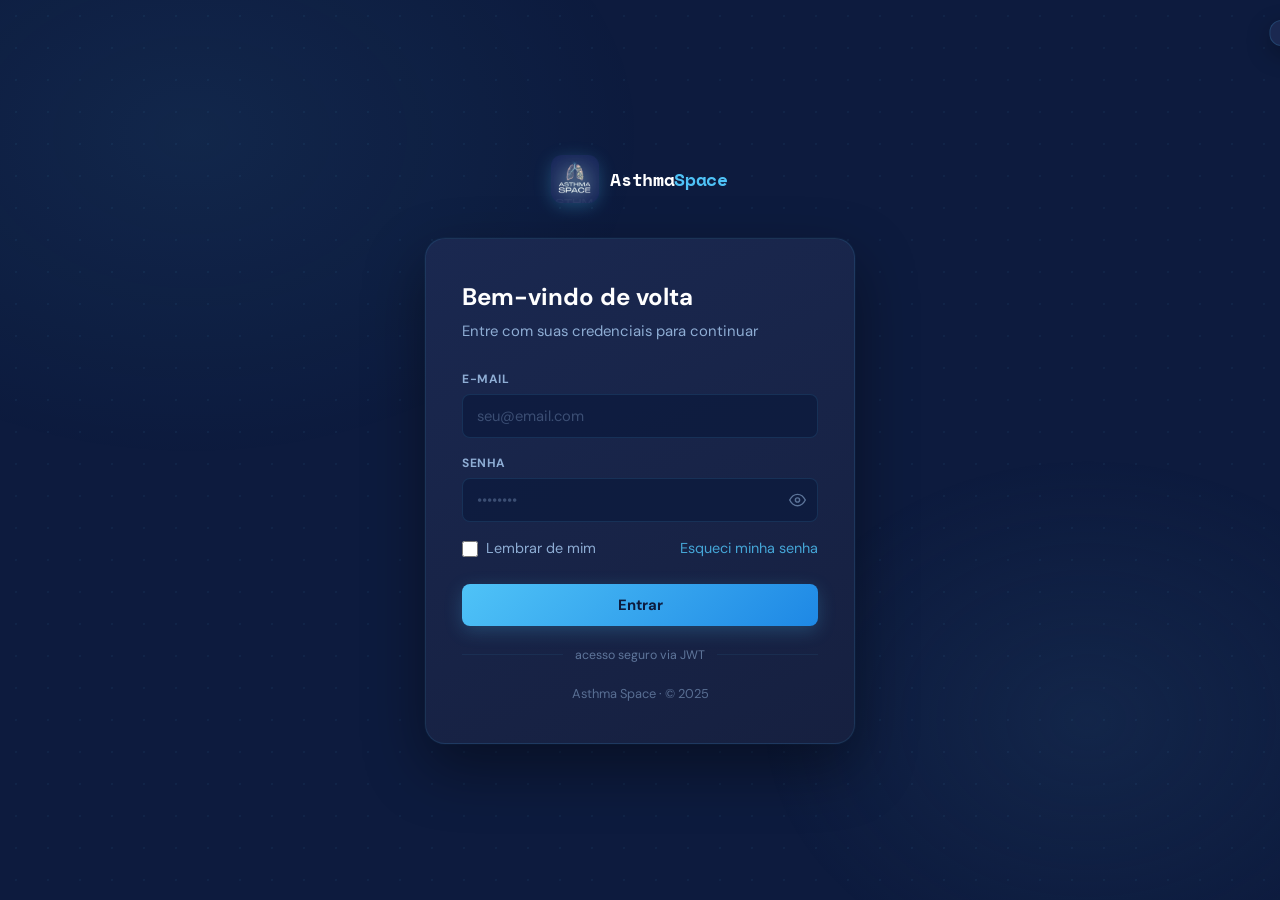
==== index.html @ cd40885f "initialize project" ====
<!DOCTYPE html>
<html lang="pt-BR">
<head>
  <meta charset="UTF-8"/>
  <meta name="viewport" content="width=device-width, initial-scale=1.0"/>
  <title>Asthma Space — Login</title>
  <link rel="stylesheet" href="./css/style_global.css"/>
  <link rel="stylesheet" href="./css/style_login.css"/>
</head>
<body class="bg-dots bg-glow">

  <div class="page">

    <!-- Brand -->
    <a class="brand" href="#">
      <div class="brand-icon">
          <img src="./assets/./ic_launcher_playstore_512px.png" alt="Asthma Space" width="48" height="48">
    </div>
      <span class="brand-name">Asthma<span>Space</span></span>
    </a>

    <!-- Card -->
    <div class="login-card">

      <div class="card-head">
        <h1>Bem-vindo de volta</h1>
        <p>Entre com suas credenciais para continuar</p>
      </div>

      <!-- E-mail -->
      <div class="field">
        <label class="lbl" for="email">E-mail</label>
        <input type="email" id="email" placeholder="seu@email.com" autocomplete="email"/>
        <div class="field-err" id="emailErr">Informe um e-mail válido.</div>
      </div>

      <!-- Senha -->
      <div class="field">
        <label class="lbl" for="senha">Senha</label>
        <div class="input-wrap">
          <input type="password" id="senha" placeholder="••••••••" autocomplete="current-password"/>
          <button class="input-icon" id="toggleSenha" type="button" aria-label="Mostrar senha">
            <svg id="eyeIcon" viewBox="0 0 24 24">
              <path d="M1 12s4-8 11-8 11 8 11 8-4 8-11 8-11-8-11-8z"/>
              <circle cx="12" cy="12" r="3"/>
            </svg>
          </button>
        </div>
        <div class="field-err" id="senhaErr">Informe sua senha.</div>
      </div>

      <!-- Lembrar + Esqueci -->
      <div class="row-mid">
        <label class="check-wrap">
          <input type="checkbox" id="lembrar"/>
          <span>Lembrar de mim</span>
        </label>
        <a href="#" class="link-forgot" id="openForgot">Esqueci minha senha</a>
      </div>

      <!-- Botão entrar -->
      <button class="btn btn-primary btn-full" id="btnLogin" type="button">
        <span class="btn-label">Entrar</span>
        <span class="spinner"></span>
      </button>

      <div class="divider"><span>acesso seguro via JWT</span></div>
      <p class="footer-note">Asthma Space · © 2025</p>

    </div>
  </div>

  <!-- Modal: Esqueci minha senha -->
  <div class="modal-overlay" id="modalForgot">
    <div class="modal-box">
      <h3>Redefinir senha</h3>
      <p>Informe o e-mail da sua conta e enviaremos as instruções de recuperação.</p>
      <div class="field">
        <label class="lbl" for="emailReset">E-mail cadastrado</label>
        <input type="email" id="emailReset" placeholder="seu@email.com"/>
      </div>
      <div class="modal-actions">
        <button class="btn btn-ghost" id="closeForgot">Cancelar</button>
        <button class="btn btn-primary" id="btnReset" type="button">
          <span class="btn-label">Enviar</span>
          <span class="spinner"></span>
        </button>
      </div>
    </div>
  </div>

  <!-- Toast -->
  <div class="toast" id="toast">
    <span class="toast-icon" id="toastIcon"></span>
    <span id="toastMsg"></span>
  </div>

  <script type="module" src="./js/js_login.js"></script>
</body>
</html>
---- css/style_global.css ----
/* ============================================================
   global.css — Asthma Space · Design System
   ============================================================ */

@import url('https://fonts.googleapis.com/css2?family=DM+Sans:ital,opsz,wght@0,9..40,400;0,9..40,500;0,9..40,600;0,9..40,700;1,9..40,400&family=Space+Mono:wght@400;700&display=swap');

/* ── TOKENS ── */
:root {
  --bg:        #0D1B3E;
  --card:      #162040;
  --card-alt:  #1a2850;
  --primary:   #4FC3F7;
  --primary-dk:#1E88E5;
  --muted:     #8EADD4;
  --accent:    #1E3A5F;
  --error:     #FF6B6B;
  --success:   #56CFB2;
  --warn:      #FFB347;

  --font-body:    'DM Sans', sans-serif;
  --font-mono:    'Space Mono', monospace;

  --radius-sm:  8px;
  --radius-md:  12px;
  --radius-lg:  16px;
  --radius-xl:  20px;

  --shadow-sm:  0 4px 12px rgba(0,0,0,0.2);
  --shadow-md:  0 8px 24px rgba(0,0,0,0.3);
  --shadow-lg:  0 24px 60px rgba(0,0,0,0.4);
  --glow:       0 0 0 3px rgba(79,195,247,0.1);
}

/* ── RESET ── */
*, *::before, *::after { box-sizing: border-box; margin: 0; padding: 0; }
html, body { height: 100%; }
body {
  background: var(--bg);
  color: #fff;
  font-family: var(--font-body);
  -webkit-font-smoothing: antialiased;
  -moz-osx-font-smoothing: grayscale;
  line-height: 1.5;
  font-size: 16px;
}

/* ── BG TEXTURE ── */
.bg-dots::after {
  content: '';
  position: fixed; inset: 0;
  background-image: radial-gradient(circle, rgba(79,195,247,0.055) 1px, transparent 1px);
  background-size: 32px 32px;
  pointer-events: none;
  z-index: 0;
}
.bg-glow::before {
  content: '';
  position: fixed; inset: 0;
  background:
    radial-gradient(ellipse 700px 500px at 15% 15%, rgba(79,195,247,0.07) 0%, transparent 65%),
    radial-gradient(ellipse 500px 400px at 85% 80%, rgba(30,58,95,0.35) 0%, transparent 65%);
  pointer-events: none;
  z-index: 0;
}

/* ── TYPOGRAPHY ── */
h1 { font-size: 1.5rem; font-weight: 700; color: #fff; }
h2 { font-size: 1.25rem; font-weight: 700; color: #fff; }
h3 { font-size: 1.05rem; font-weight: 600; color: #fff; }
p  { color: var(--muted); }

.mono { font-family: var(--font-mono); }

/* ── FORM ELEMENTS ── */
label.lbl {
  display: block;
  font-size: 0.75rem;
  font-weight: 700;
  color: var(--muted);
  text-transform: uppercase;
  letter-spacing: 0.05em;
  margin-bottom: 6px;
}

input[type=text],
input[type=email],
input[type=password],
input[type=date],
input[type=tel],
select,
textarea {
  width: 100%;
  background: rgba(13,27,62,0.8);
  border: 1px solid rgba(79,195,247,0.13);
  border-radius: var(--radius-sm);
  padding: 11px 14px;
  color: #fff;
  font-size: 0.92rem;
  font-family: var(--font-body);
  outline: none;
  transition: border-color .2s, box-shadow .2s;
  -webkit-appearance: none;  
  appearance: none;          
}
input:focus, select:focus, textarea:focus {
  border-color: rgba(79,195,247,0.48);
  box-shadow: var(--glow);
}
input::placeholder,
textarea::placeholder { color: rgba(142,173,212,0.35); }
select option { background: #162040; }
textarea { resize: vertical; min-height: 80px; line-height: 1.5; }

input.err { border-color: rgba(255,107,107,0.5); }

.field { margin-bottom: 16px; }
.field-err {
  font-size: 0.78rem;
  color: var(--error);
  margin-top: 4px;
  display: none;
}
.field-err.show { display: block; }

/* icon input wrapper */
.input-wrap { position: relative; }
.input-wrap input { padding-right: 42px; }
.input-icon {
  position: absolute; right: 12px; top: 50%; transform: translateY(-50%);
  background: none; border: none; cursor: pointer;
  color: var(--muted); opacity: .6;
  display: flex; align-items: center;
  transition: opacity .2s;
}
.input-icon:hover { opacity: 1; }
.input-icon svg { width: 17px; height: 17px; stroke: currentColor; stroke-width: 2; fill: none; }

/* ── BUTTONS ── */
.btn {
  display: inline-flex; align-items: center; justify-content: center; gap: 7px;
  border-radius: var(--radius-sm);
  padding: 11px 20px;
  font-size: 0.93rem; font-weight: 700;
  font-family: var(--font-body);
  cursor: pointer; border: none;
  transition: opacity .15s, transform .12s, box-shadow .15s;
  text-decoration: none;
}
.btn:hover  { transform: translateY(-1px); }
.btn:active { transform: translateY(0); }
.btn:disabled { opacity: .55; cursor: not-allowed; transform: none !important; }

.btn-primary {
  background: linear-gradient(135deg, var(--primary), var(--primary-dk));
  color: #0D1B3E;
  box-shadow: 0 5px 18px rgba(79,195,247,0.22);
}
.btn-primary:hover { box-shadow: 0 7px 24px rgba(79,195,247,0.35); }

.btn-ghost {
  background: transparent;
  border: 1px solid rgba(79,195,247,0.18);
  color: var(--muted);
}
.btn-ghost:hover { border-color: rgba(79,195,247,0.4); color: #fff; }

.btn-danger {
  background: rgba(255,107,107,0.1);
  border: 1px solid rgba(255,107,107,0.25);
  color: var(--error);
}
.btn-danger:hover { background: rgba(255,107,107,0.18); border-color: rgba(255,107,107,0.45); }

.btn-success-outline {
  background: rgba(86,207,178,0.08);
  border: 1px solid rgba(86,207,178,0.25);
  color: var(--success);
}
.btn-success-outline:hover { background: rgba(86,207,178,0.15); }

.btn-full { width: 100%; }

/* spinner inside btn */
.btn .spinner {
  display: none;
  width: 17px; height: 17px;
  border: 2px solid rgba(13,27,62,0.3);
  border-top-color: #0D1B3E;
  border-radius: 50%;
  animation: spin .7s linear infinite;
}
.btn.loading .btn-label { display: none; }
.btn.loading .spinner   { display: block; }

/* ── TOGGLE SWITCH ── */
.toggle-row {
  display: flex; align-items: center; justify-content: space-between;
  padding: 10px 0;
}
.toggle-row span { font-size: 0.9rem; color: var(--muted); }
.toggle-switch {
  width: 42px; height: 24px;
  background: rgba(142,173,212,0.18);
  border-radius: 999px; cursor: pointer;
  border: none; position: relative;
  transition: background .2s;
  flex-shrink: 0;
}
.toggle-switch::after {
  content: '';
  position: absolute; top: 3px; left: 3px;
  width: 18px; height: 18px;
  border-radius: 50%; background: #fff;
  transition: transform .2s;
}
.toggle-switch.on { background: var(--success); }
.toggle-switch.on::after { transform: translateX(18px); }

/* ── BADGES ── */
.badge {
  padding: 3px 10px; border-radius: 999px;
  font-size: 0.73rem; font-weight: 700;
  font-family: var(--font-mono);
  white-space: nowrap;
}
.badge-admin  { background: rgba(79,195,247,0.14);  color: var(--primary); border: 1px solid rgba(79,195,247,0.25); }
.badge-user   { background: rgba(142,173,212,0.1);  color: var(--muted);   border: 1px solid rgba(142,173,212,0.2); }
.badge-medico { background: rgba(86,207,178,0.12);  color: var(--success); border: 1px solid rgba(86,207,178,0.25); }

/* ── STATUS DOT ── */
.dot {
  width: 8px; height: 8px; border-radius: 50%; flex-shrink: 0;
}
.dot-on  { background: var(--success); box-shadow: 0 0 6px rgba(86,207,178,0.5); }
.dot-off { background: rgba(142,173,212,0.25); }

/* ── TOAST ── */
.toast {
  position: fixed; top: 20px; right: 20px;
  background: var(--card-alt);
  border: 1px solid rgba(79,195,247,0.18);
  border-radius: var(--radius-md);
  padding: 12px 18px;
  font-size: 0.88rem; color: #fff;
  display: flex; align-items: center; gap: 9px;
  box-shadow: var(--shadow-md);
  transform: translateX(120%);
  transition: transform .35s cubic-bezier(.34,1.56,.64,1);
  z-index: 200; max-width: 320px;
}
.toast.show  { transform: translateX(0); }
.toast.t-ok  { border-color: rgba(86,207,178,0.35); }
.toast.t-err { border-color: rgba(255,107,107,0.35); }
.toast-icon  { font-size: 1rem; }

/* ── MODAL ── */
.modal-overlay {
  position: fixed; inset: 0;
  background: rgba(13,27,62,0.78);
  backdrop-filter: blur(5px);
  z-index: 100;
  display: flex; align-items: center; justify-content: center;
  padding: 20px;
  opacity: 0; pointer-events: none;
  transition: opacity .2s;
}
.modal-overlay.open { opacity: 1; pointer-events: all; }

.modal-box {
  background: linear-gradient(155deg, var(--card-alt), var(--card));
  border: 1px solid rgba(79,195,247,0.14);
  border-radius: var(--radius-lg);
  padding: 30px;
  width: 100%; max-width: 380px;
  box-shadow: var(--shadow-lg);
  transform: scale(.95);
  transition: transform .22s;
}
.modal-overlay.open .modal-box { transform: scale(1); }
.modal-box h3  { margin-bottom: 8px; }
.modal-box p   { font-size: 0.9rem; line-height: 1.55; margin-bottom: 22px; }
.modal-actions { display: flex; gap: 10px; }
.modal-actions .btn { flex: 1; }

/* ── DIVIDER ── */
.divider {
  display: flex; align-items: center; gap: 12px;
  margin: 20px 0;
}
.divider::before, .divider::after {
  content: ''; flex: 1; height: 1px;
  background: rgba(79,195,247,0.07);
}
.divider span { font-size: 0.77rem; color: var(--muted); opacity: .6; white-space: nowrap; }

/* ── SECTION TITLE ── */
.section-title {
  font-size: 0.72rem; font-weight: 700;
  color: var(--muted); text-transform: uppercase; letter-spacing: .06em;
  padding-bottom: 8px;
  border-bottom: 1px solid rgba(79,195,247,0.07);
  margin-bottom: 14px;
}

/* ── ANIMATIONS ── */
@keyframes spin     { to { transform: rotate(360deg); } }
@keyframes fadeUp   { from { opacity:0; transform:translateY(16px); } to { opacity:1; transform:translateY(0); } }
@keyframes fadeDown { from { opacity:0; transform:translateY(-12px); } to { opacity:1; transform:translateY(0); } }
@keyframes fadeIn   { from { opacity:0; } to { opacity:1; } }
---- css/style_login.css ----
/* ============================================================
   login.css — Asthma Space · Tela de Login
   ============================================================ */

.page {
  min-height: 100vh;
  display: flex;
  flex-direction: column;
  align-items: center;
  justify-content: center;
  padding: 28px 20px;
  position: relative;
  z-index: 1;
}

/* ── BRAND ── */
.brand {
  display: flex;
  align-items: center;
  gap: 12px;
  margin-bottom: 36px;
  animation: fadeDown .5s ease both;
  text-decoration: none;
}

.brand-icon {
  width: 46px; height: 46px;
  background: linear-gradient(135deg, var(--primary), var(--primary-dk));
  border-radius: 13px;
  display: flex; align-items: center; justify-content: center;
  box-shadow: 0 4px 18px rgba(79,195,247,0.3);
}
.brand-icon svg { width: 24px; height: 24px; fill: #0D1B3E; }

.brand-name {
  font-family: var(--font-mono);
  font-size: 1.1rem; font-weight: 700;
  color: #fff; letter-spacing: -.3px;
}
.brand-name span { color: var(--primary); }

/* ── CARD ── */
.login-card {
  background: linear-gradient(155deg, #1a2850, #162040);
  border: 1px solid rgba(79,195,247,0.11);
  border-radius: var(--radius-xl);
  padding: 40px 36px;
  width: 100%; max-width: 430px;
  box-shadow: var(--shadow-lg), 0 0 0 1px rgba(79,195,247,0.04);
  animation: fadeUp .5s ease .08s both;
}

.card-head { margin-bottom: 28px; }
.card-head h1 { font-size: 1.5rem; margin-bottom: 5px; }
.card-head p  { font-size: 0.93rem; }

/* ── REMEMBER / FORGOT ROW ── */
.row-mid {
  display: flex;
  align-items: center;
  justify-content: space-between;
  margin-bottom: 24px;
}

.check-wrap {
  display: flex; align-items: center; gap: 8px; cursor: pointer;
}
.check-wrap input[type=checkbox] {
  width: 16px; height: 16px;
  accent-color: var(--primary);
  cursor: pointer;
}
.check-wrap span { font-size: 0.9rem; color: var(--muted); }

.link-forgot {
  font-size: 0.9rem; color: var(--primary);
  text-decoration: none; opacity: .82;
  transition: opacity .2s;
}
.link-forgot:hover { opacity: 1; }

/* ── FOOTER NOTE ── */
.footer-note {
  text-align: center;
  margin-top: 18px;
  font-size: 0.8rem;
  color: var(--muted);
  opacity: .55;
}

/* ── FORGOT MODAL extras ── */
#modalForgot .modal-box h3 { margin-bottom: 6px; }

/* ── RESPONSIVE ── */
@media (max-width: 480px) {
  .login-card { padding: 30px 22px; }
}
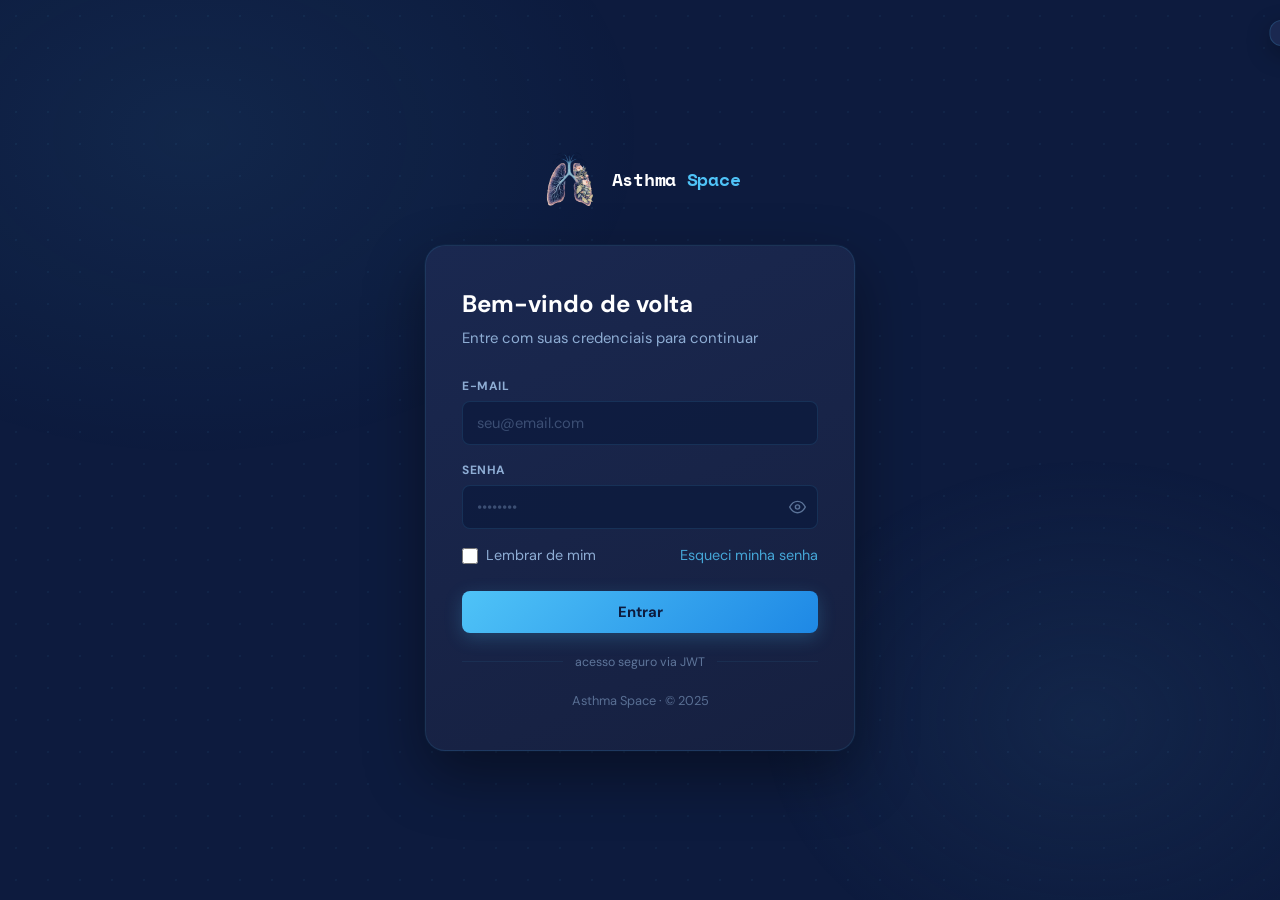
==== commit f8737756: "change brand logo" ====
--- a/index.html
+++ b/index.html
@@ -14,9 +14,9 @@
     <!-- Brand -->
     <a class="brand" href="#">
       <div class="brand-icon">
-          <img src="./assets/./ic_launcher_playstore_512px.png" alt="Asthma Space" width="48" height="48">
+          <img src="./assets/brand_icon.png" alt="Asthma Space" width="48" height="48">
     </div>
-      <span class="brand-name">Asthma<span>Space</span></span>
+      <span class="brand-name">Asthma<span> Space</span></span>
     </a>
 
     <!-- Card -->
--- a/css/style_login.css
+++ b/css/style_login.css
@@ -24,13 +24,15 @@
 }
 
 .brand-icon {
-  width: 46px; height: 46px;
-  background: linear-gradient(135deg, var(--primary), var(--primary-dk));
-  border-radius: 13px;
-  display: flex; align-items: center; justify-content: center;
-  box-shadow: 0 4px 18px rgba(79,195,247,0.3);
+  width: 60px; 
+  height: 60px;
 }
-.brand-icon svg { width: 24px; height: 24px; fill: #0D1B3E; }
+
+.brand-icon img {
+  width: 100%;
+  height: 100%;
+  object-fit: contain;
+}
 
 .brand-name {
   font-family: var(--font-mono);
